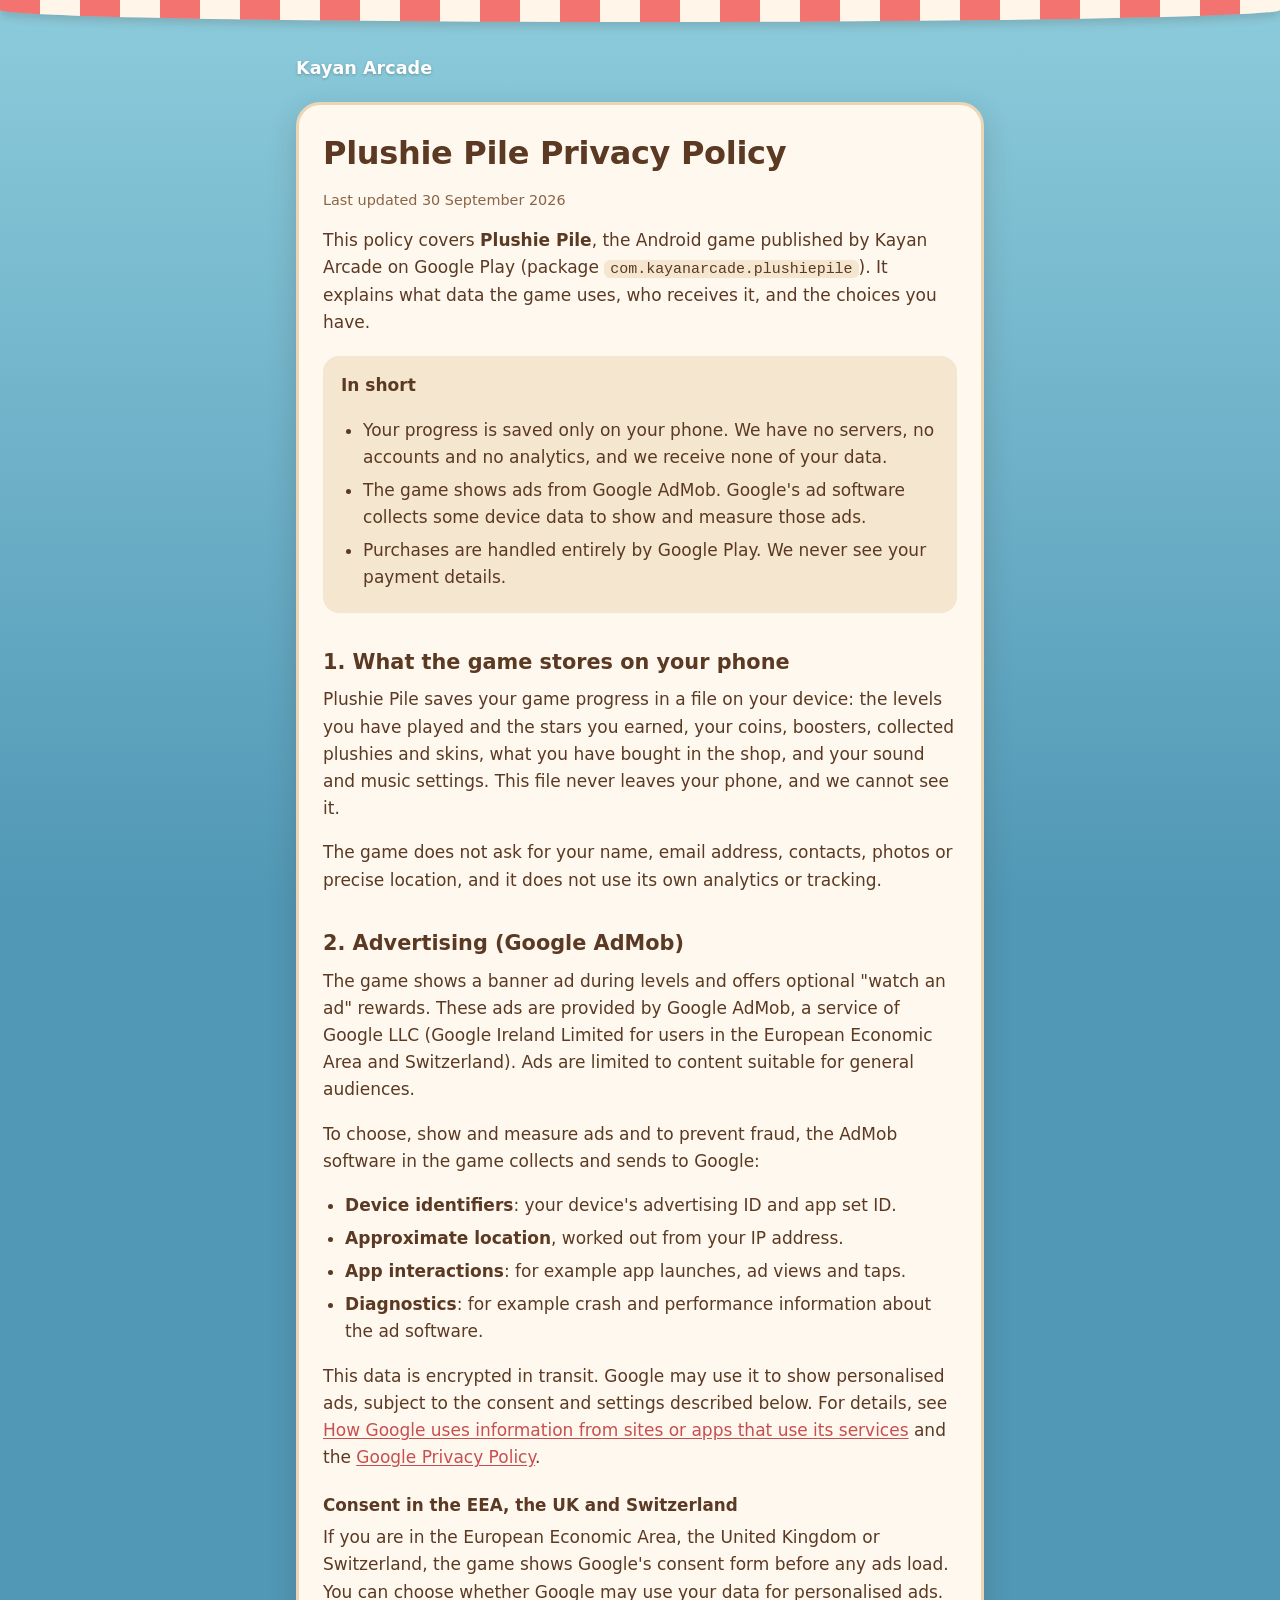
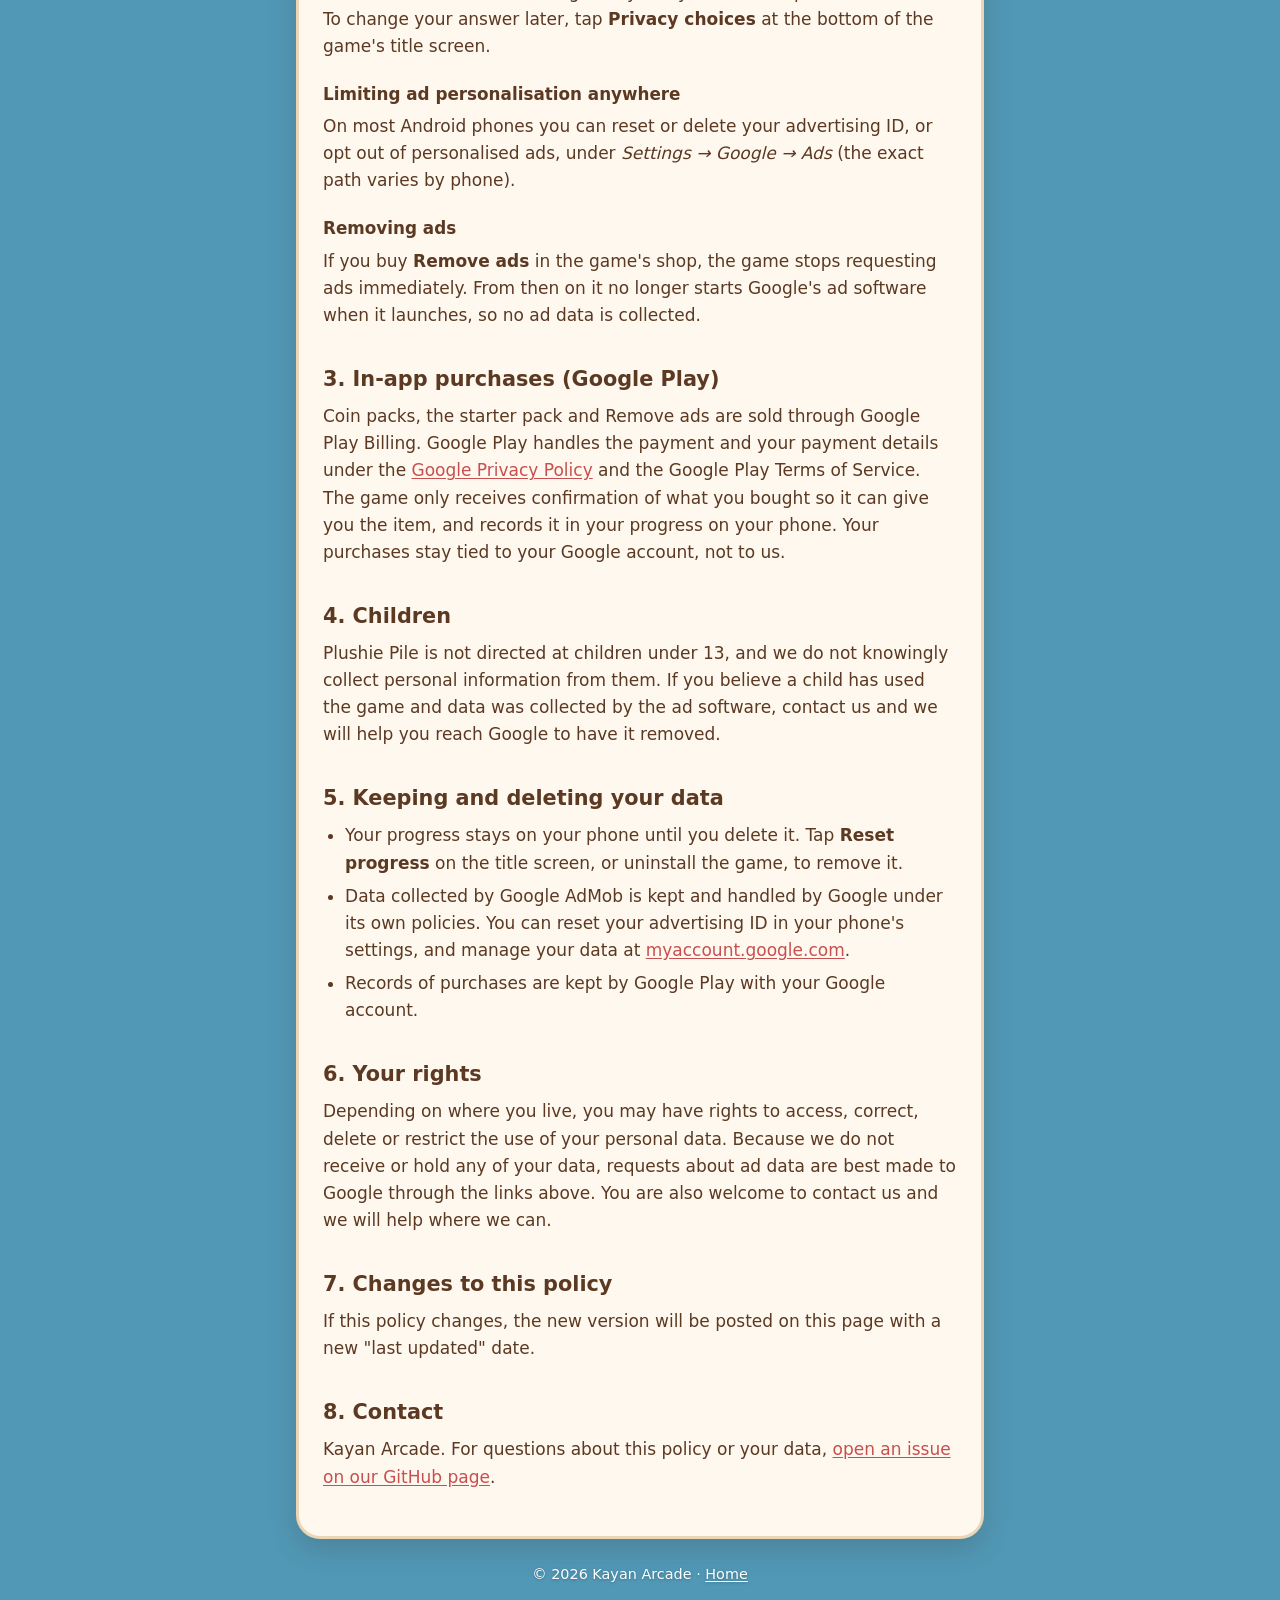
==== privacy.html @ f030097d "Initialise" ====
<!doctype html>
<html lang="en">
<head>
  <meta charset="utf-8">
  <meta name="viewport" content="width=device-width, initial-scale=1">
  <title>Plushie Pile Privacy Policy</title>
  <meta name="description" content="How Plushie Pile by Kayan Arcade handles your data: progress stays on your phone, purchases go through Google Play, and ads come from Google AdMob.">
  <link rel="icon" type="image/png" href="plushie-pile.png">
  <link rel="stylesheet" href="style.css">
</head>
<body>
  <div class="awning" aria-hidden="true"></div>
  <main>
    <a class="brand" href="index.html">Kayan Arcade</a>

    <article class="card">
      <h1>Plushie Pile Privacy Policy</h1>
      <p class="muted small">Last updated 30 September 2026</p>

      <p>
        This policy covers <strong>Plushie Pile</strong>, the Android game
        published by Kayan Arcade on Google Play (package
        <code>com.kayanarcade.plushiepile</code>). It explains what data the
        game uses, who receives it, and the choices you have.
      </p>

      <div class="summary">
        <p><strong>In short</strong></p>
        <ul>
          <li>Your progress is saved only on your phone. We have no servers, no accounts and no analytics, and we receive none of your data.</li>
          <li>The game shows ads from Google AdMob. Google's ad software collects some device data to show and measure those ads.</li>
          <li>Purchases are handled entirely by Google Play. We never see your payment details.</li>
        </ul>
      </div>

      <h2>1. What the game stores on your phone</h2>
      <p>
        Plushie Pile saves your game progress in a file on your device: the
        levels you have played and the stars you earned, your coins,
        boosters, collected plushies and skins, what you have bought in the
        shop, and your sound and music settings. This file never leaves your
        phone, and we cannot see it.
      </p>
      <p>
        The game does not ask for your name, email address, contacts, photos
        or precise location, and it does not use its own analytics or
        tracking.
      </p>

      <h2>2. Advertising (Google AdMob)</h2>
      <p>
        The game shows a banner ad during levels and offers optional
        "watch an ad" rewards. These ads are provided by Google AdMob, a
        service of Google LLC (Google Ireland Limited for users in the
        European Economic Area and Switzerland). Ads are limited to content
        suitable for general audiences.
      </p>
      <p>To choose, show and measure ads and to prevent fraud, the AdMob software in the game collects and sends to Google:</p>
      <ul>
        <li><strong>Device identifiers</strong>: your device's advertising ID and app set ID.</li>
        <li><strong>Approximate location</strong>, worked out from your IP address.</li>
        <li><strong>App interactions</strong>: for example app launches, ad views and taps.</li>
        <li><strong>Diagnostics</strong>: for example crash and performance information about the ad software.</li>
      </ul>
      <p>
        This data is encrypted in transit. Google may use it to show
        personalised ads, subject to the consent and settings described
        below. For details, see
        <a href="https://policies.google.com/technologies/partner-sites">How Google uses information from sites or apps that use its services</a>
        and the <a href="https://policies.google.com/privacy">Google Privacy Policy</a>.
      </p>

      <h3>Consent in the EEA, the UK and Switzerland</h3>
      <p>
        If you are in the European Economic Area, the United Kingdom or
        Switzerland, the game shows Google's consent form before any ads
        load. You can choose whether Google may use your data for
        personalised ads. To change your answer later, tap
        <strong>Privacy choices</strong> at the bottom of the game's title
        screen.
      </p>

      <h3>Limiting ad personalisation anywhere</h3>
      <p>
        On most Android phones you can reset or delete your advertising ID,
        or opt out of personalised ads, under
        <em>Settings &rarr; Google &rarr; Ads</em> (the exact path varies by
        phone).
      </p>

      <h3>Removing ads</h3>
      <p>
        If you buy <strong>Remove ads</strong> in the game's shop, the game
        stops requesting ads immediately. From then on it no longer starts
        Google's ad software when it launches, so no ad data is collected.
      </p>

      <h2>3. In-app purchases (Google Play)</h2>
      <p>
        Coin packs, the starter pack and Remove ads are sold through Google
        Play Billing. Google Play handles the payment and your payment
        details under the
        <a href="https://policies.google.com/privacy">Google Privacy Policy</a>
        and the Google Play Terms of Service. The game only receives
        confirmation of what you bought so it can give you the item, and
        records it in your progress on your phone. Your purchases stay tied
        to your Google account, not to us.
      </p>

      <h2>4. Children</h2>
      <p>
        Plushie Pile is not directed at children under 13, and we do not
        knowingly collect personal information from them. If you believe a
        child has used the game and data was collected by the ad software,
        contact us and we will help you reach Google to have it removed.
      </p>

      <h2>5. Keeping and deleting your data</h2>
      <ul>
        <li>Your progress stays on your phone until you delete it. Tap <strong>Reset progress</strong> on the title screen, or uninstall the game, to remove it.</li>
        <li>Data collected by Google AdMob is kept and handled by Google under its own policies. You can reset your advertising ID in your phone's settings, and manage your data at <a href="https://myaccount.google.com/data-and-privacy">myaccount.google.com</a>.</li>
        <li>Records of purchases are kept by Google Play with your Google account.</li>
      </ul>

      <h2>6. Your rights</h2>
      <p>
        Depending on where you live, you may have rights to access, correct,
        delete or restrict the use of your personal data. Because we do not
        receive or hold any of your data, requests about ad data are best
        made to Google through the links above. You are also welcome to
        contact us and we will help where we can.
      </p>

      <h2>7. Changes to this policy</h2>
      <p>
        If this policy changes, the new version will be posted on this page
        with a new "last updated" date.
      </p>

      <h2>8. Contact</h2>
      <p>
        Kayan Arcade. For questions about this policy or your data,
        <a href="https://github.com/kayanarcade/kayanarcade.github.io/issues">open an issue on our GitHub page</a>.
      </p>
    </article>

    <footer>
      &copy; 2026 Kayan Arcade &middot; <a href="index.html">Home</a>
    </footer>
  </main>
</body>
</html>
---- style.css ----
:root {
  --wall-top: #8ccbdb;
  --wall-bottom: #5198b6;
  --card: #fff8ee;
  --card-edge: #ecd5b4;
  --well: #f5e6d0;
  --ink: #5b3923;
  --ink-soft: #8a6446;
  --accent: #c84f50;
  --awning: #f2736f;
  --awning-light: #fff5e8;
  --shadow: rgba(60, 35, 20, 0.18);
  color-scheme: light;
}

@media (prefers-color-scheme: dark) {
  :root {
    --wall-top: #1d3a47;
    --wall-bottom: #12242d;
    --card: #2a211b;
    --card-edge: #4a392c;
    --well: #352a22;
    --ink: #f3e4d2;
    --ink-soft: #c2a78d;
    --accent: #ff8f89;
    --awning: #c84f50;
    --awning-light: #e9d9c6;
    --shadow: rgba(0, 0, 0, 0.45);
    color-scheme: dark;
  }
}

* { box-sizing: border-box; }

html { -webkit-text-size-adjust: 100%; }

body {
  margin: 0;
  min-height: 100vh;
  background: linear-gradient(180deg, var(--wall-top), var(--wall-bottom)) fixed;
  background-color: var(--wall-bottom);
  color: var(--ink);
  font-family: ui-rounded, "SF Pro Rounded", "Nunito", "Segoe UI", system-ui, -apple-system, Roboto, sans-serif;
  font-size: 17px;
  line-height: 1.6;
}

.awning {
  height: 22px;
  background: repeating-linear-gradient(90deg, var(--awning) 0 40px, var(--awning-light) 40px 80px);
  border-bottom-left-radius: 50% 12px;
  border-bottom-right-radius: 50% 12px;
  box-shadow: 0 4px 10px var(--shadow);
}

main {
  width: 100%;
  max-width: 720px;
  margin: 0 auto;
  padding: 32px 16px 48px;
}

.card {
  background: var(--card);
  border: 3px solid var(--card-edge);
  border-radius: 24px;
  padding: 28px 24px;
  box-shadow: 0 10px 28px var(--shadow);
}

.card + .card { margin-top: 20px; }

h1, h2, h3 { line-height: 1.25; margin: 0 0 0.5em; }
h1 { font-size: 2rem; letter-spacing: -0.01em; }
h2 { font-size: 1.3rem; margin-top: 1.8em; }
h3 { font-size: 1.05rem; margin-top: 1.4em; }

p, ul { margin: 0 0 1em; }
ul { padding-left: 1.3em; }
li + li { margin-top: 0.35em; }

a { color: var(--accent); text-underline-offset: 2px; }
a:hover { text-decoration-thickness: 2px; }

code {
  font-size: 0.88em;
  background: var(--well);
  border-radius: 6px;
  padding: 1px 6px;
  overflow-wrap: anywhere;
}

.muted { color: var(--ink-soft); }
.small { font-size: 0.9rem; }

.brand {
  display: flex;
  align-items: center;
  gap: 10px;
  margin: 0 0 20px;
  color: #fff;
  font-weight: 800;
  font-size: 1.1rem;
  text-decoration: none;
  text-shadow: 0 1px 3px rgba(0, 0, 0, 0.25);
}

.game {
  display: flex;
  gap: 20px;
  align-items: center;
}

.game img {
  width: 112px;
  height: 112px;
  flex: none;
  border-radius: 26px;
  box-shadow: 0 6px 16px var(--shadow);
}

.game h2 { margin: 0 0 0.2em; font-size: 1.5rem; }
.tagline { font-weight: 700; color: var(--accent); margin: 0 0 0.4em; }

.badge {
  display: inline-block;
  padding: 4px 12px;
  border-radius: 999px;
  background: var(--well);
  border: 2px solid var(--card-edge);
  font-size: 0.85rem;
  font-weight: 700;
}

.summary {
  background: var(--well);
  border-radius: 16px;
  padding: 16px 18px 4px;
  margin: 1.2em 0 0.4em;
}

footer {
  margin-top: 24px;
  text-align: center;
  color: #fff;
  font-size: 0.9rem;
  text-shadow: 0 1px 3px rgba(0, 0, 0, 0.25);
}

footer a { color: #fff; }

@media (max-width: 480px) {
  body { font-size: 16px; }
  h1 { font-size: 1.65rem; }
  .card { padding: 22px 18px; border-radius: 20px; }
  .game { flex-direction: column; align-items: flex-start; }
  .game img { width: 96px; height: 96px; border-radius: 22px; }
}
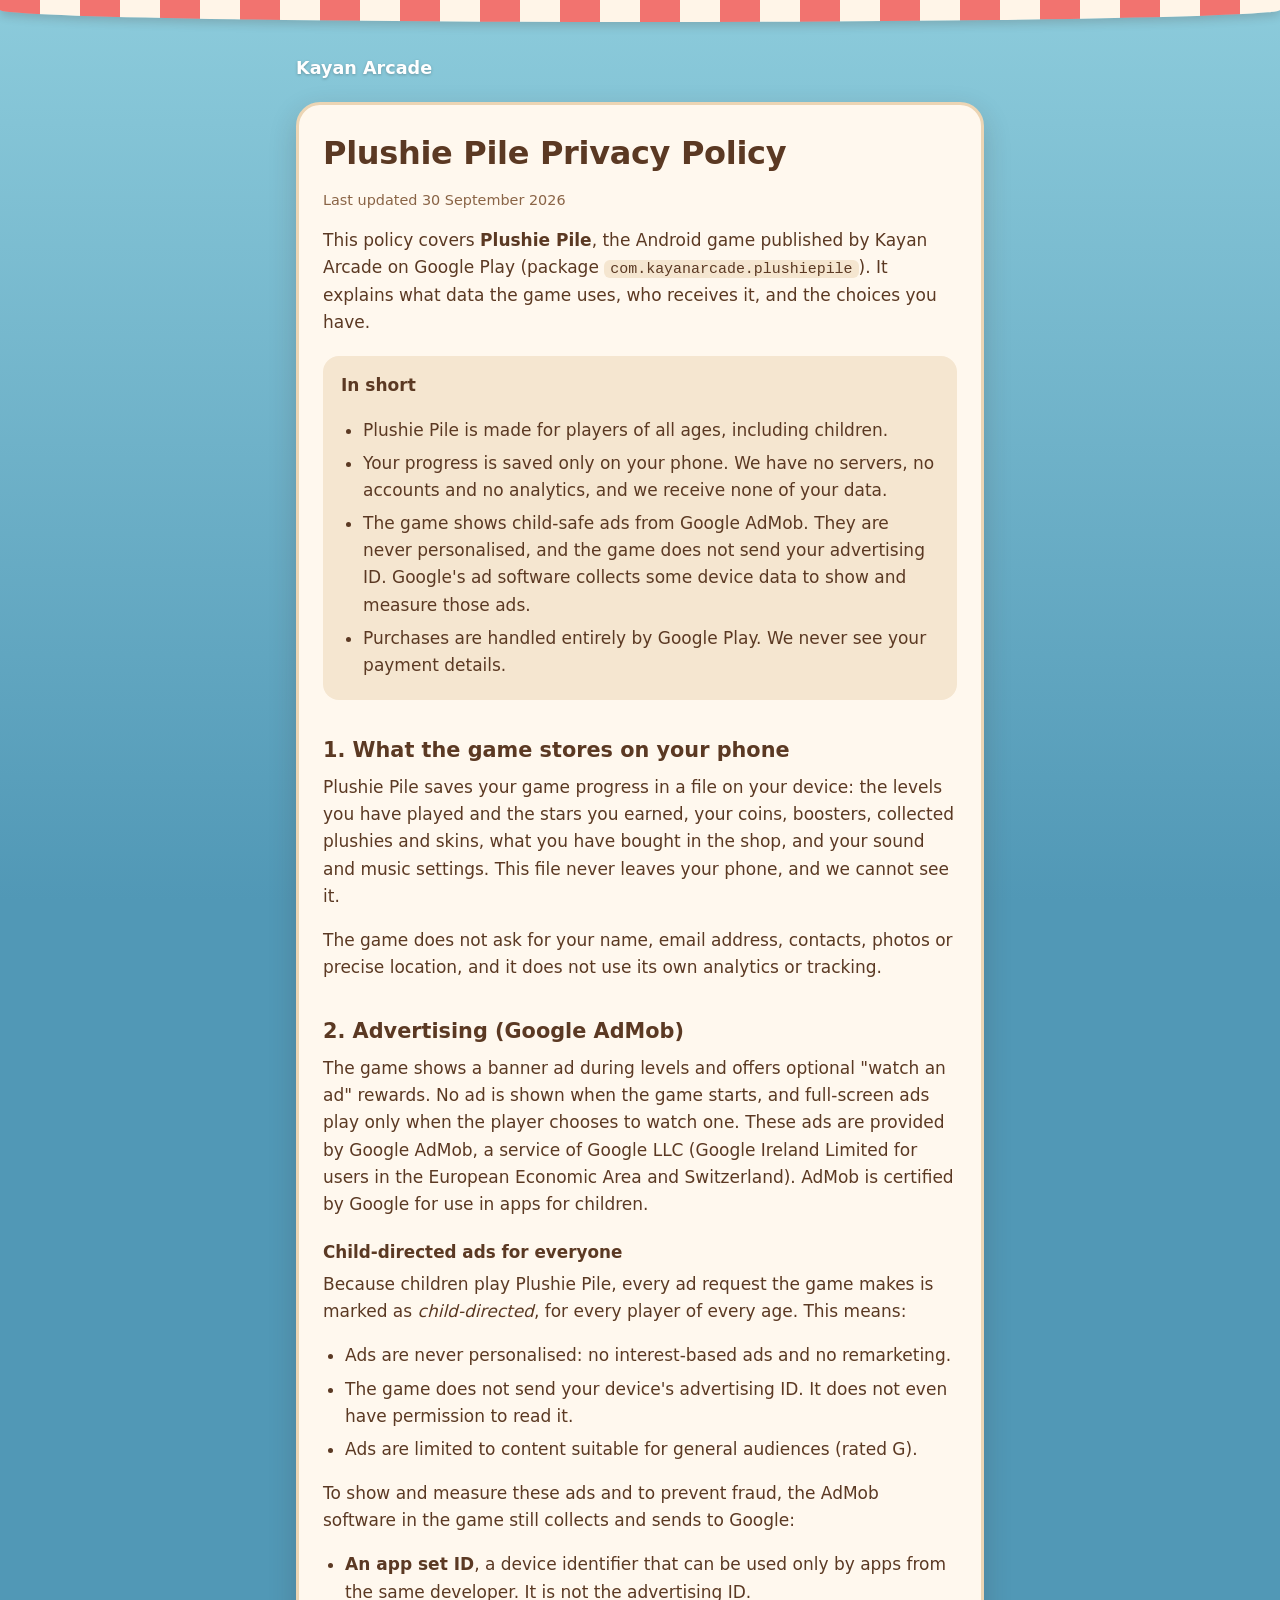
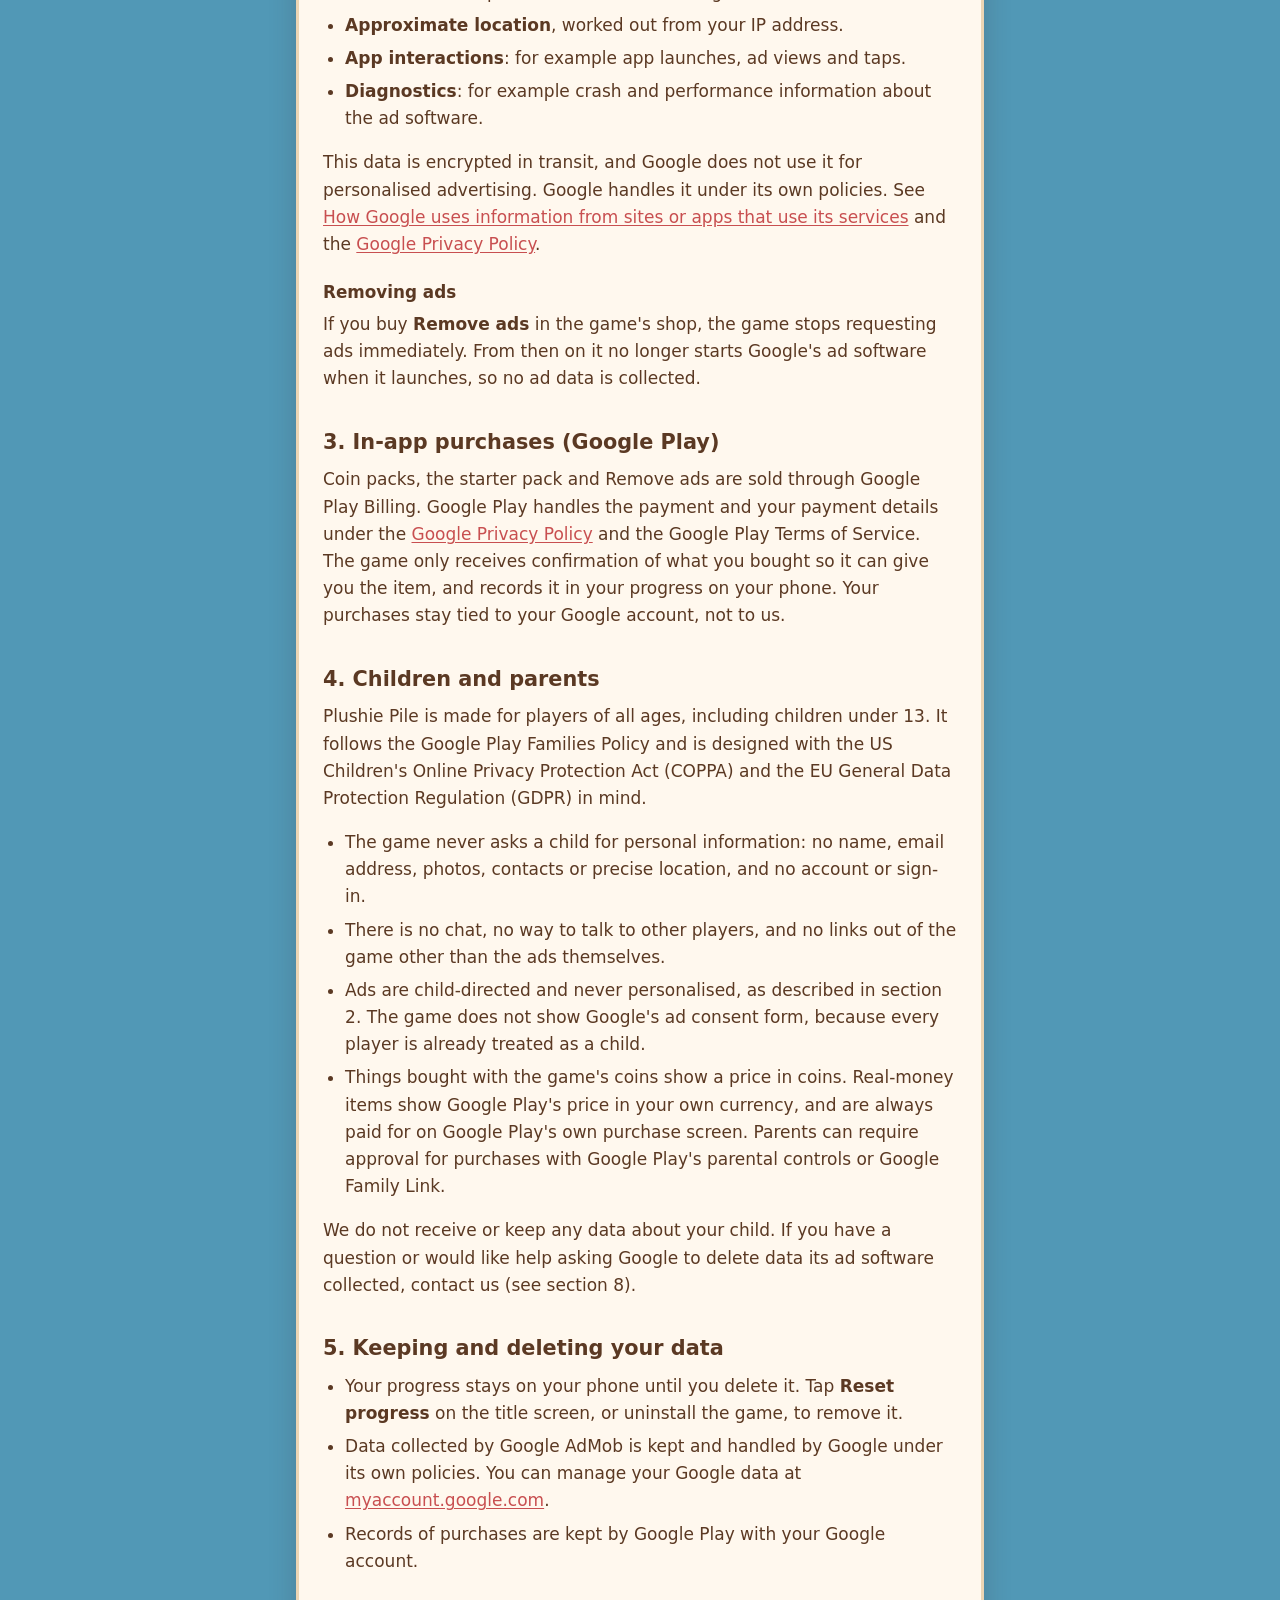
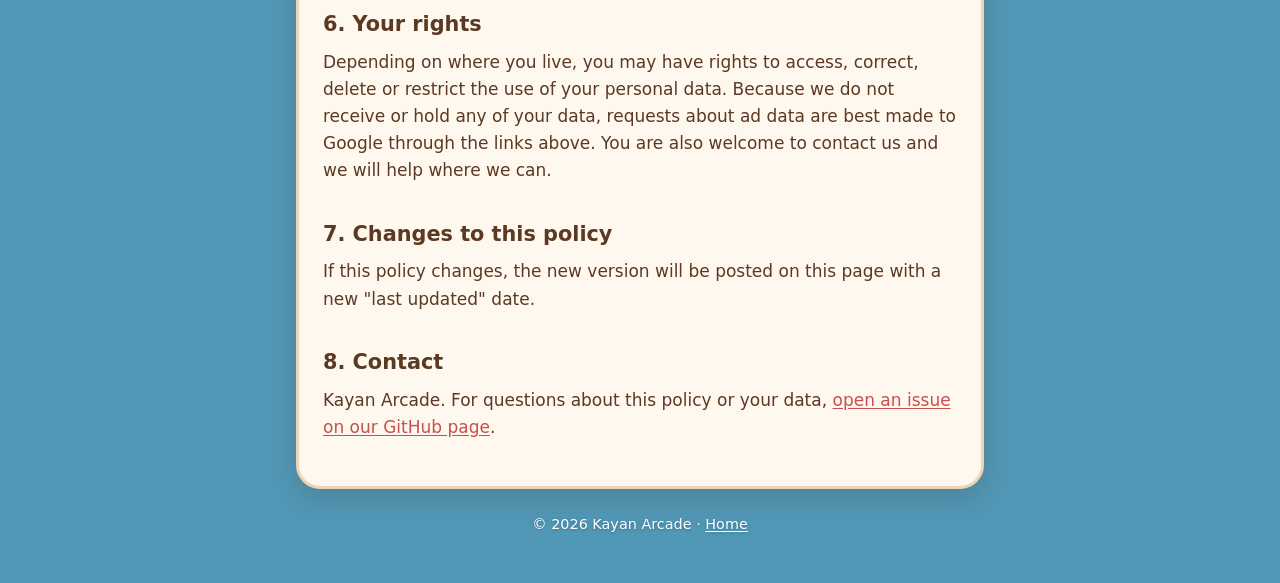
==== commit 7832f8ee: "Updated Privacy Policy" ====
--- a/privacy.html
+++ b/privacy.html
@@ -27,8 +27,9 @@
       <div class="summary">
         <p><strong>In short</strong></p>
         <ul>
+          <li>Plushie Pile is made for players of all ages, including children.</li>
           <li>Your progress is saved only on your phone. We have no servers, no accounts and no analytics, and we receive none of your data.</li>
-          <li>The game shows ads from Google AdMob. Google's ad software collects some device data to show and measure those ads.</li>
+          <li>The game shows child-safe ads from Google AdMob. They are never personalised, and the game does not send your advertising ID. Google's ad software collects some device data to show and measure those ads.</li>
           <li>Purchases are handled entirely by Google Play. We never see your payment details.</li>
         </ul>
       </div>
@@ -50,42 +51,37 @@
       <h2>2. Advertising (Google AdMob)</h2>
       <p>
         The game shows a banner ad during levels and offers optional
-        "watch an ad" rewards. These ads are provided by Google AdMob, a
-        service of Google LLC (Google Ireland Limited for users in the
-        European Economic Area and Switzerland). Ads are limited to content
-        suitable for general audiences.
+        "watch an ad" rewards. No ad is shown when the game starts, and
+        full-screen ads play only when the player chooses to watch one. These
+        ads are provided by Google AdMob, a service of Google LLC (Google
+        Ireland Limited for users in the European Economic Area and
+        Switzerland). AdMob is certified by Google for use in apps for
+        children.
       </p>
-      <p>To choose, show and measure ads and to prevent fraud, the AdMob software in the game collects and sends to Google:</p>
+
+      <h3>Child-directed ads for everyone</h3>
+      <p>
+        Because children play Plushie Pile, every ad request the game makes is
+        marked as <em>child-directed</em>, for every player of every age.
+        This means:
+      </p>
       <ul>
-        <li><strong>Device identifiers</strong>: your device's advertising ID and app set ID.</li>
+        <li>Ads are never personalised: no interest-based ads and no remarketing.</li>
+        <li>The game does not send your device's advertising ID. It does not even have permission to read it.</li>
+        <li>Ads are limited to content suitable for general audiences (rated G).</li>
+      </ul>
+      <p>To show and measure these ads and to prevent fraud, the AdMob software in the game still collects and sends to Google:</p>
+      <ul>
+        <li><strong>An app set ID</strong>, a device identifier that can be used only by apps from the same developer. It is not the advertising ID.</li>
         <li><strong>Approximate location</strong>, worked out from your IP address.</li>
         <li><strong>App interactions</strong>: for example app launches, ad views and taps.</li>
         <li><strong>Diagnostics</strong>: for example crash and performance information about the ad software.</li>
       </ul>
       <p>
-        This data is encrypted in transit. Google may use it to show
-        personalised ads, subject to the consent and settings described
-        below. For details, see
+        This data is encrypted in transit, and Google does not use it for
+        personalised advertising. Google handles it under its own policies. See
         <a href="https://policies.google.com/technologies/partner-sites">How Google uses information from sites or apps that use its services</a>
         and the <a href="https://policies.google.com/privacy">Google Privacy Policy</a>.
-      </p>
-
-      <h3>Consent in the EEA, the UK and Switzerland</h3>
-      <p>
-        If you are in the European Economic Area, the United Kingdom or
-        Switzerland, the game shows Google's consent form before any ads
-        load. You can choose whether Google may use your data for
-        personalised ads. To change your answer later, tap
-        <strong>Privacy choices</strong> at the bottom of the game's title
-        screen.
-      </p>
-
-      <h3>Limiting ad personalisation anywhere</h3>
-      <p>
-        On most Android phones you can reset or delete your advertising ID,
-        or opt out of personalised ads, under
-        <em>Settings &rarr; Google &rarr; Ads</em> (the exact path varies by
-        phone).
       </p>
 
       <h3>Removing ads</h3>
@@ -107,18 +103,29 @@
         to your Google account, not to us.
       </p>
 
-      <h2>4. Children</h2>
+      <h2>4. Children and parents</h2>
       <p>
-        Plushie Pile is not directed at children under 13, and we do not
-        knowingly collect personal information from them. If you believe a
-        child has used the game and data was collected by the ad software,
-        contact us and we will help you reach Google to have it removed.
+        Plushie Pile is made for players of all ages, including children
+        under 13. It follows the Google Play Families Policy and is designed
+        with the US Children's Online Privacy Protection Act (COPPA) and the
+        EU General Data Protection Regulation (GDPR) in mind.
+      </p>
+      <ul>
+        <li>The game never asks a child for personal information: no name, email address, photos, contacts or precise location, and no account or sign-in.</li>
+        <li>There is no chat, no way to talk to other players, and no links out of the game other than the ads themselves.</li>
+        <li>Ads are child-directed and never personalised, as described in section 2. The game does not show Google's ad consent form, because every player is already treated as a child.</li>
+        <li>Things bought with the game's coins show a price in coins. Real-money items show Google Play's price in your own currency, and are always paid for on Google Play's own purchase screen. Parents can require approval for purchases with Google Play's parental controls or Google Family Link.</li>
+      </ul>
+      <p>
+        We do not receive or keep any data about your child. If you have a
+        question or would like help asking Google to delete data its ad
+        software collected, contact us (see section 8).
       </p>
 
       <h2>5. Keeping and deleting your data</h2>
       <ul>
         <li>Your progress stays on your phone until you delete it. Tap <strong>Reset progress</strong> on the title screen, or uninstall the game, to remove it.</li>
-        <li>Data collected by Google AdMob is kept and handled by Google under its own policies. You can reset your advertising ID in your phone's settings, and manage your data at <a href="https://myaccount.google.com/data-and-privacy">myaccount.google.com</a>.</li>
+        <li>Data collected by Google AdMob is kept and handled by Google under its own policies. You can manage your Google data at <a href="https://myaccount.google.com/data-and-privacy">myaccount.google.com</a>.</li>
         <li>Records of purchases are kept by Google Play with your Google account.</li>
       </ul>
 
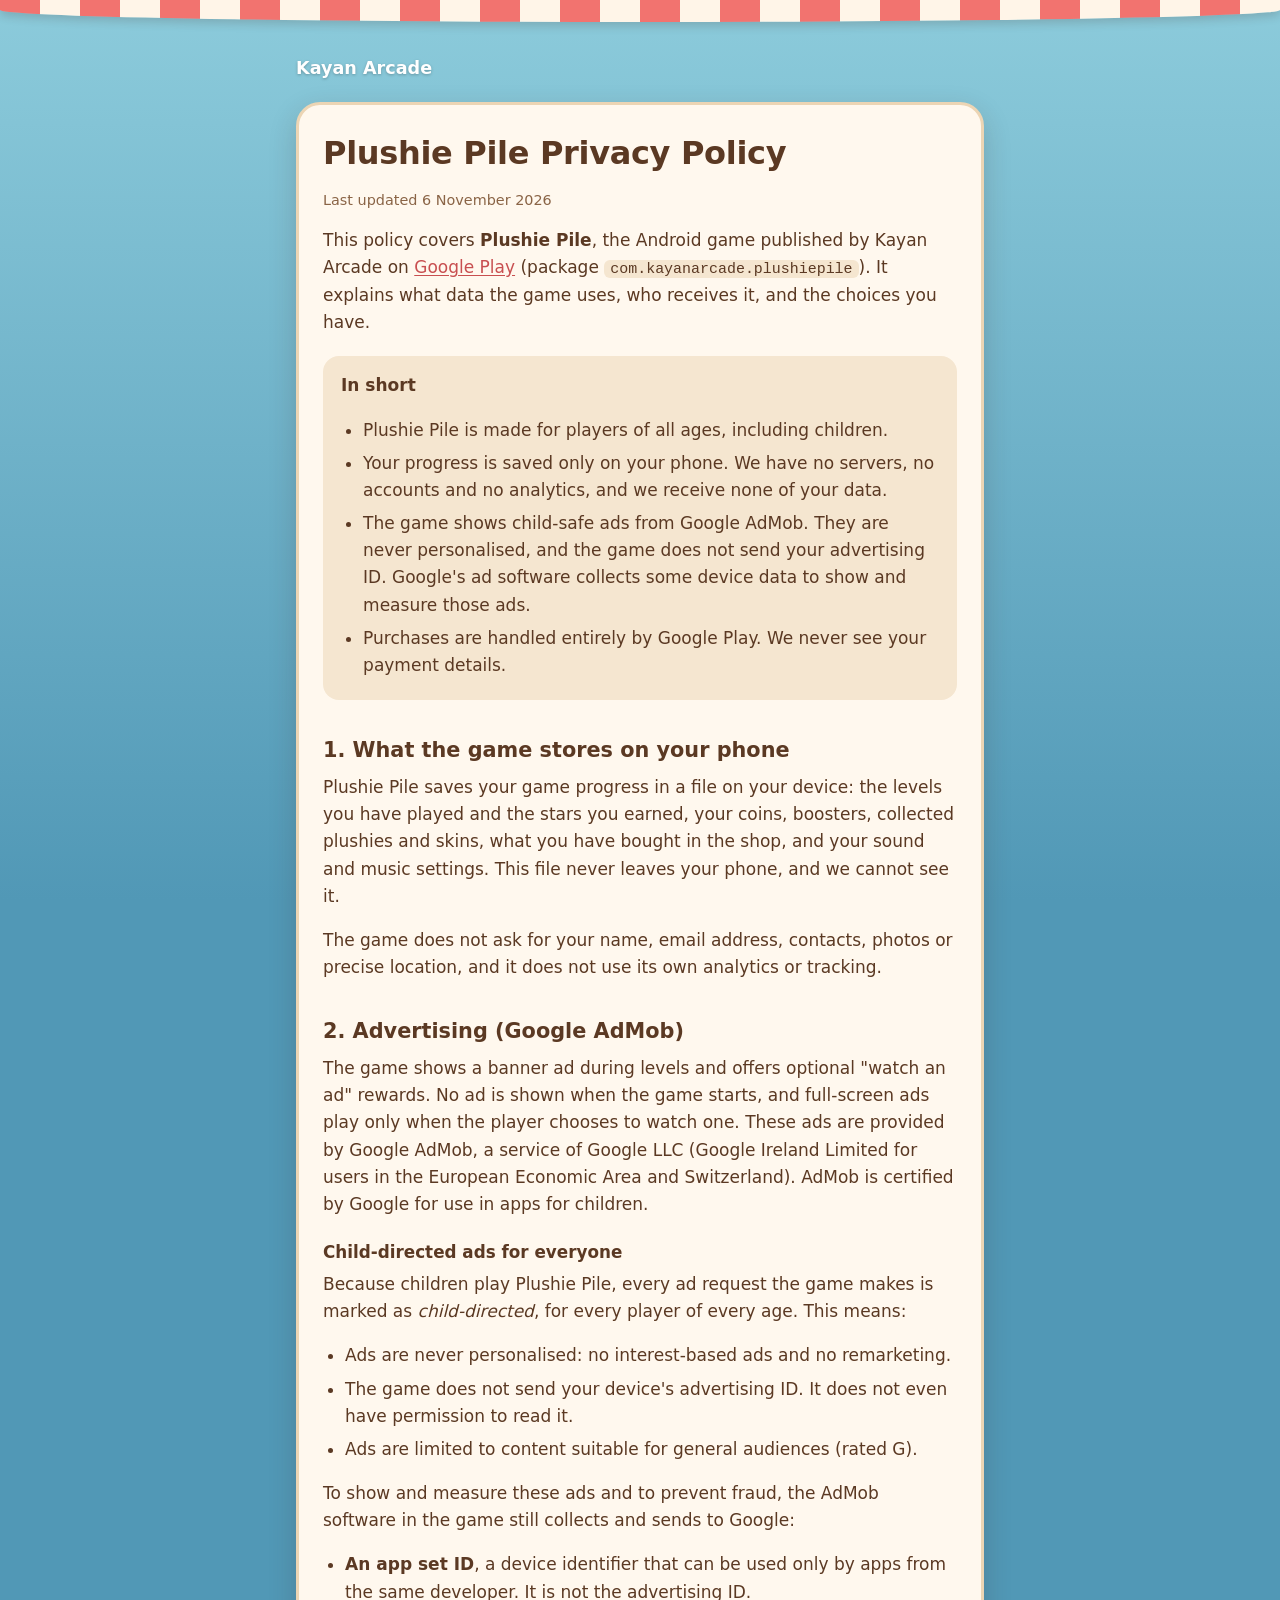
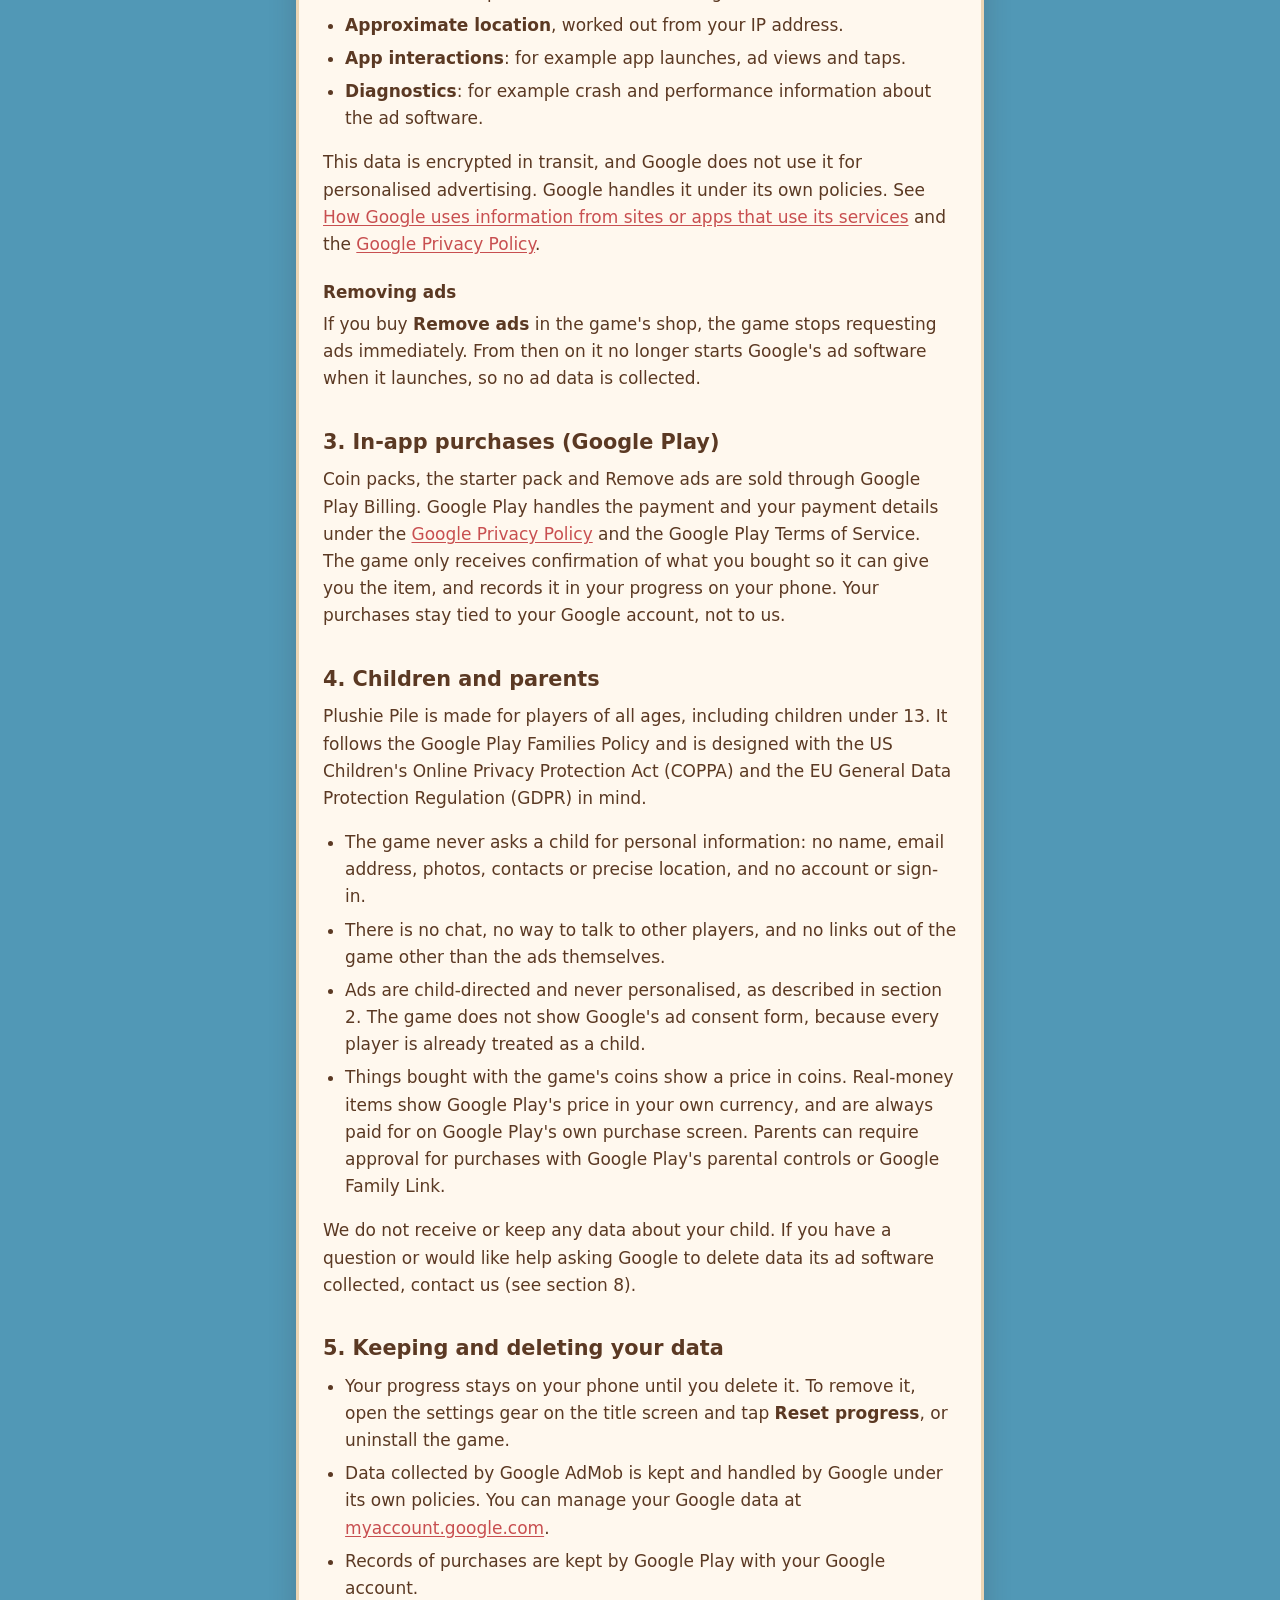
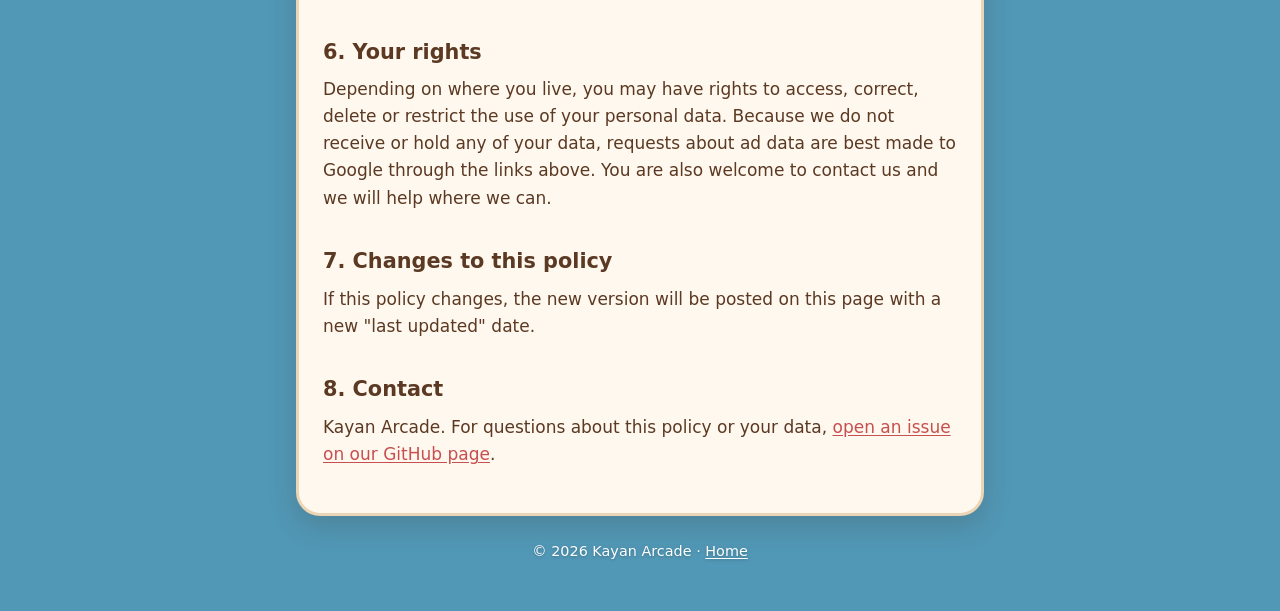
==== commit 18195eca: "Plushie Pile is out on Google Play Swap the "Coming soon" badge for the official Get it on Google Pl" ====
--- a/privacy.html
+++ b/privacy.html
@@ -15,11 +15,12 @@
 
     <article class="card">
       <h1>Plushie Pile Privacy Policy</h1>
-      <p class="muted small">Last updated 30 September 2026</p>
+      <p class="muted small">Last updated 6 November 2026</p>
 
       <p>
         This policy covers <strong>Plushie Pile</strong>, the Android game
-        published by Kayan Arcade on Google Play (package
+        published by Kayan Arcade on
+        <a href="https://play.google.com/store/apps/details?id=com.kayanarcade.plushiepile">Google Play</a> (package
         <code>com.kayanarcade.plushiepile</code>). It explains what data the
         game uses, who receives it, and the choices you have.
       </p>
@@ -124,7 +125,7 @@
 
       <h2>5. Keeping and deleting your data</h2>
       <ul>
-        <li>Your progress stays on your phone until you delete it. Tap <strong>Reset progress</strong> on the title screen, or uninstall the game, to remove it.</li>
+        <li>Your progress stays on your phone until you delete it. To remove it, open the settings gear on the title screen and tap <strong>Reset progress</strong>, or uninstall the game.</li>
         <li>Data collected by Google AdMob is kept and handled by Google under its own policies. You can manage your Google data at <a href="https://myaccount.google.com/data-and-privacy">myaccount.google.com</a>.</li>
         <li>Records of purchases are kept by Google Play with your Google account.</li>
       </ul>
--- a/style.css
+++ b/style.css
@@ -111,7 +111,7 @@
   align-items: center;
 }
 
-.game img {
+.game > img {
   width: 112px;
   height: 112px;
   flex: none;
@@ -131,6 +131,24 @@
   font-size: 0.85rem;
   font-weight: 700;
 }
+
+/* Google's badge PNG has clear space built in; pull it back so the
+   visible badge lines up with the text above it. */
+.store-badge {
+  display: inline-block;
+  margin: -4px 0 -10px -12px;
+  border-radius: 10px;
+}
+
+.store-badge img {
+  display: block;
+  width: 194px;
+  height: auto;
+  border-radius: 0;
+  box-shadow: none;
+}
+
+.store-badge:focus-visible { outline: 3px solid var(--accent); outline-offset: -8px; }
 
 .summary {
   background: var(--well);
@@ -154,5 +172,5 @@
   h1 { font-size: 1.65rem; }
   .card { padding: 22px 18px; border-radius: 20px; }
   .game { flex-direction: column; align-items: flex-start; }
-  .game img { width: 96px; height: 96px; border-radius: 22px; }
+  .game > img { width: 96px; height: 96px; border-radius: 22px; }
 }
